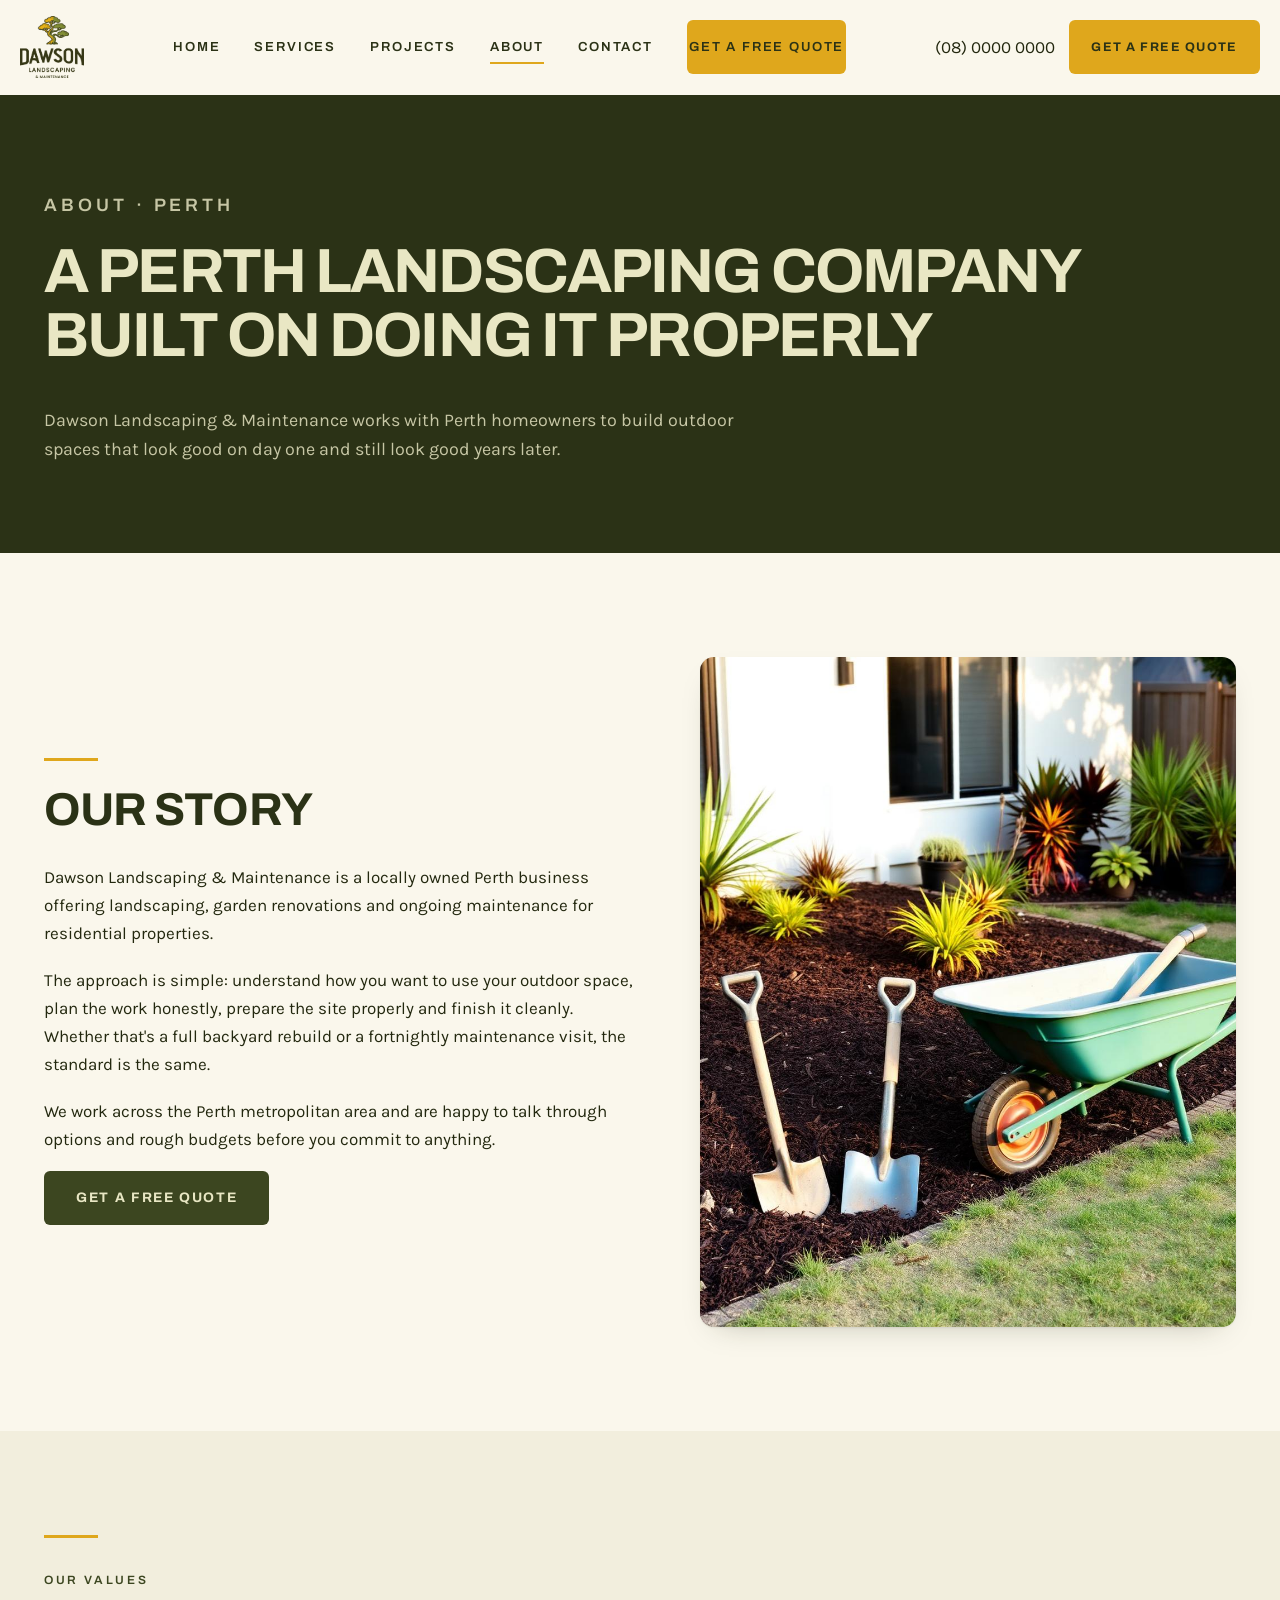
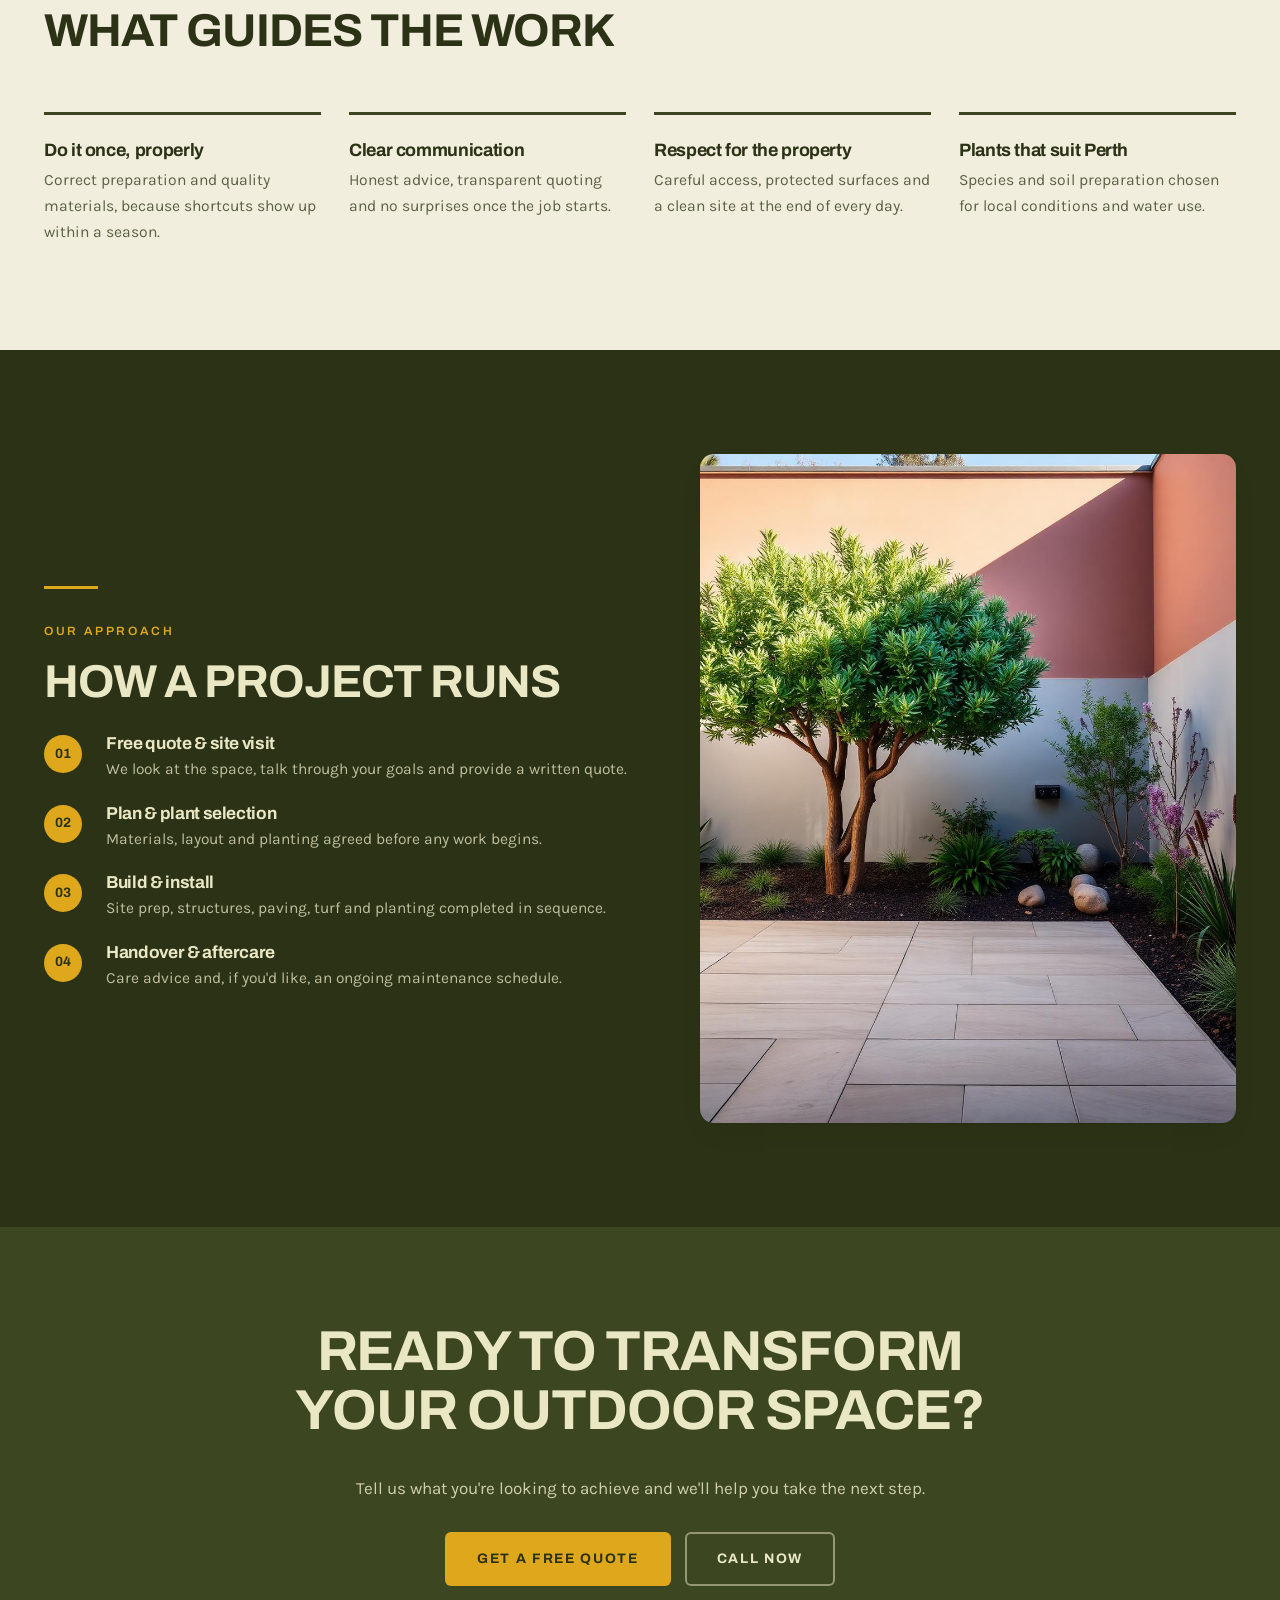
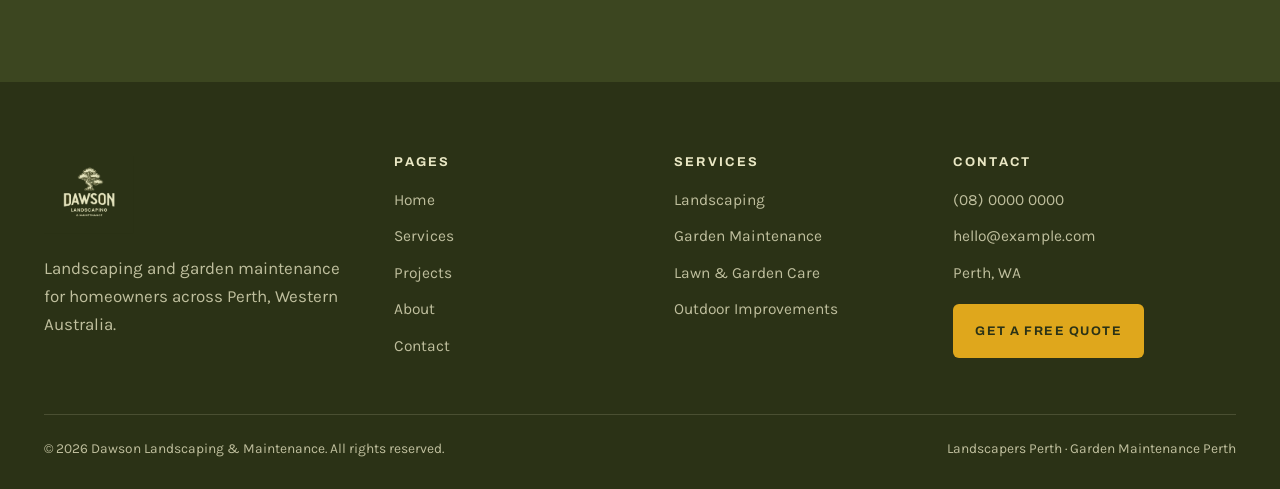
==== about.html @ 49de90a9 "Add files via upload" ====
<!DOCTYPE html>
<html lang="en-AU">
<head>
<meta charset="utf-8">
<meta name="viewport" content="width=device-width, initial-scale=1">
<title>About Our Perth Landscaping Company | Dawson Landscaping</title>
<meta name="description" content="Dawson Landscaping &amp; Maintenance is a Perth landscaping company focused on quality workmanship, reliable service and gardens that keep looking good.">
<link rel="canonical" href="/about.html">
<meta name="theme-color" content="#3c4620">
<meta property="og:type" content="website">
<meta property="og:title" content="About Our Perth Landscaping Company | Dawson Landscaping">
<meta property="og:description" content="Our approach to landscaping and garden maintenance in Perth: quality workmanship, clear communication, tidy finishes.">
<meta property="og:url" content="/about.html">
<meta property="og:image" content="assets/img/about.jpg">
<meta name="twitter:card" content="summary_large_image">
<link rel="icon" href="assets/img/mark.png" type="image/png">
<link rel="preconnect" href="https://fonts.googleapis.com">
<link rel="preconnect" href="https://fonts.gstatic.com" crossorigin>
<link href="https://fonts.googleapis.com/css2?family=Archivo:wght@500;600;700;800&family=Karla:wght@400;500;700&display=swap" rel="stylesheet">
<link rel="stylesheet" href="assets/css/style.css">
<!-- ANALYTICS PLACEHOLDER: paste GA4 / GTM snippet here -->
</head>
<body>
<a class="skip-link" href="#main">Skip to content</a>

<header class="site-header">
  <div class="container header-inner">
    <a class="brand" href="index.html" aria-label="Dawson Landscaping &amp; Maintenance — home">
      <img src="assets/img/logo-dark.png" alt="Dawson Landscaping &amp; Maintenance logo" width="240" height="124">
    </a>
    <nav class="nav" aria-label="Primary">
      <a href="index.html">Home</a>
      <a href="services.html">Services</a>
      <a href="projects.html">Projects</a>
      <a href="about.html" aria-current="page">About</a>
      <a href="contact.html">Contact</a>
      <a class="btn btn--primary btn--sm" href="contact.html" data-track="quote-click" data-track-label="mobile-nav">Get a Free Quote</a>
    </nav>
    <div class="header-actions">
      <a class="header-phone" href="tel:+61000000000" data-track="phone-click" data-track-label="header">(08) 0000 0000</a>
      <a class="btn btn--primary btn--sm btn--nav-quote" href="contact.html" data-track="quote-click" data-track-label="header">Get a Free Quote</a>
      <button class="nav-toggle" type="button" aria-expanded="false" aria-label="Toggle navigation menu"><span></span></button>
    </div>
  </div>
</header>

<main id="main">

  <section class="page-hero">
    <div class="container">
      <p class="eyebrow">About · Perth</p>
      <h1>A Perth landscaping company built on doing it properly</h1>
      <p>Dawson Landscaping &amp; Maintenance works with Perth homeowners to build outdoor spaces that look good on day one and still look good years later.</p>
    </div>
  </section>

  <section class="section">
    <div class="container why-layout">
      <div class="reveal">
        <hr class="rule">
        <h2>Our story</h2>
        <!-- PLACEHOLDER COPY — replace with the client's real story and history.
             Do not add years of experience, awards or certifications unless supplied. -->
        <p>Dawson Landscaping &amp; Maintenance is a locally owned Perth business offering landscaping, garden renovations and ongoing maintenance for residential properties.</p>
        <p>The approach is simple: understand how you want to use your outdoor space, plan the work honestly, prepare the site properly and finish it cleanly. Whether that's a full backyard rebuild or a fortnightly maintenance visit, the standard is the same.</p>
        <p>We work across the Perth metropolitan area and are happy to talk through options and rough budgets before you commit to anything.</p>
        <div class="btn-row" style="margin-top:12px">
          <a class="btn btn--solid" href="contact.html" data-track="quote-click" data-track-label="about-story">Get a Free Quote</a>
        </div>
      </div>
      <div class="media-frame reveal">
        <img src="assets/img/about.jpg" alt="Landscaping tools and wheelbarrow beside a freshly mulched garden bed" width="1200" height="1200" loading="lazy">
      </div>
    </div>
  </section>

  <section class="section section--alt">
    <div class="container">
      <div class="section-head reveal">
        <hr class="rule">
        <p class="eyebrow">Our values</p>
        <h2>What guides the work</h2>
      </div>
      <div class="value-grid">
        <article class="value-card reveal"><h3>Do it once, properly</h3><p>Correct preparation and quality materials, because shortcuts show up within a season.</p></article>
        <article class="value-card reveal"><h3>Clear communication</h3><p>Honest advice, transparent quoting and no surprises once the job starts.</p></article>
        <article class="value-card reveal"><h3>Respect for the property</h3><p>Careful access, protected surfaces and a clean site at the end of every day.</p></article>
        <article class="value-card reveal"><h3>Plants that suit Perth</h3><p>Species and soil preparation chosen for local conditions and water use.</p></article>
      </div>
    </div>
  </section>

  <section class="section section--dark">
    <div class="container why-layout">
      <div class="reveal">
        <hr class="rule">
        <p class="eyebrow">Our approach</p>
        <h2>How a project runs</h2>
        <ul class="why-list">
          <li><span class="num">01</span><div><h3>Free quote &amp; site visit</h3><p>We look at the space, talk through your goals and provide a written quote.</p></div></li>
          <li><span class="num">02</span><div><h3>Plan &amp; plant selection</h3><p>Materials, layout and planting agreed before any work begins.</p></div></li>
          <li><span class="num">03</span><div><h3>Build &amp; install</h3><p>Site prep, structures, paving, turf and planting completed in sequence.</p></div></li>
          <li><span class="num">04</span><div><h3>Handover &amp; aftercare</h3><p>Care advice and, if you'd like, an ongoing maintenance schedule.</p></div></li>
        </ul>
      </div>
      <div class="media-frame reveal">
        <img src="assets/img/project-1.jpg" alt="Finished residential courtyard landscape with paving and feature tree" width="1200" height="1200" loading="lazy">
      </div>
    </div>
  </section>

  <section class="cta-section quote-section">
    <div class="container container--narrow reveal">
      <h2>Ready to transform your outdoor space?</h2>
      <p>Tell us what you're looking to achieve and we'll help you take the next step.</p>
      <div class="btn-row">
        <a class="btn btn--primary" href="contact.html" data-track="quote-click" data-track-label="final-cta">Get a Free Quote</a>
        <a class="btn btn--outline-light" href="tel:+61000000000" data-track="phone-click" data-track-label="final-cta">Call Now</a>
      </div>
    </div>
  </section>

</main>

<footer class="footer">
  <div class="container">
    <div class="footer-grid">
      <div>
        <img class="footer-logo" src="assets/img/logo-light.png" alt="Dawson Landscaping &amp; Maintenance" width="260" height="180" loading="lazy">
        <p>Landscaping and garden maintenance for homeowners across Perth, Western Australia.</p>
      </div>
      <div>
        <h3>Pages</h3>
        <ul>
          <li><a href="index.html">Home</a></li>
          <li><a href="services.html">Services</a></li>
          <li><a href="projects.html">Projects</a></li>
          <li><a href="about.html">About</a></li>
          <li><a href="contact.html">Contact</a></li>
        </ul>
      </div>
      <div>
        <h3>Services</h3>
        <ul>
          <li><a href="services.html#landscaping">Landscaping</a></li>
          <li><a href="services.html#maintenance">Garden Maintenance</a></li>
          <li><a href="services.html#lawn">Lawn &amp; Garden Care</a></li>
          <li><a href="services.html#outdoor">Outdoor Improvements</a></li>
        </ul>
      </div>
      <div>
        <h3>Contact</h3>
        <ul>
          <li><a href="tel:+61000000000" data-track="phone-click" data-track-label="footer">(08) 0000 0000</a></li>
          <li><a href="mailto:hello@example.com">hello@example.com</a></li>
          <li>Perth, WA</li>
        </ul>
        <p style="margin-top:18px"><a class="btn btn--primary btn--sm" href="contact.html" data-track="quote-click" data-track-label="footer">Get a Free Quote</a></p>
      </div>
    </div>
    <div class="footer-bottom">
      <span>© <span data-year>2026</span> Dawson Landscaping &amp; Maintenance. All rights reserved.</span>
      <span>Landscapers Perth · Garden Maintenance Perth</span>
    </div>
  </div>
</footer>

<div class="mobile-cta">
  <a class="btn btn--outline-light" href="tel:+61000000000" data-track="phone-click" data-track-label="mobile-bar">Call Now</a>
  <a class="btn btn--primary" href="contact.html" data-track="quote-click" data-track-label="mobile-bar">Get a Quote</a>
</div>

<script src="assets/js/script.js" defer></script>
</body>
</html>
---- assets/css/style.css ----
/* ==========================================================================
   DAWSON LANDSCAPING & MAINTENANCE — style.css
   Single stylesheet. Section order:
   1. Design tokens (colours / type / spacing)  <-- edit colours here only
   2. Base + typography
   3. Buttons + utilities
   4. Header / navigation / mobile CTA bar
   5. Sections (hero, trust, services, before-after, why, projects,
      testimonials, service area, CTA, contact, footer)
   6. Reveal animations + reduced motion
   7. Responsive
   ========================================================================== */

/* 1. DESIGN TOKENS ------------------------------------------------------- */
:root {
  /* Brand colours taken from the Dawson logo */
  --c-forest: #2b3216;      /* darkest green — footer / dark sections */
  --c-olive: #3c4620;       /* primary brand green */
  --c-olive-700: #4c5a28;   /* hover state */
  --c-leaf: #7d9640;        /* mid green from logo foliage */
  --c-gold: #dfa71c;        /* muted golden accent */
  --c-gold-700: #c8931300;  /* unused placeholder */
  --c-cream: #e9e7c4;       /* logo cream */
  --c-sand: #faf7ec;        /* page background */
  --c-sand-2: #f2eedd;      /* alternate section background */
  --c-ink: #23280f;         /* body text */
  --c-ink-soft: #5b6144;    /* muted text */
  --c-line: rgba(43, 50, 22, 0.14);
  --c-white: #ffffff;

  /* Typography */
  --font-display: "Archivo", "Helvetica Neue", Arial, sans-serif;
  --font-body: "Karla", "Helvetica Neue", Arial, sans-serif;

  /* Layout */
  --container: 1240px;
  --container-narrow: 880px;
  --radius: 6px;
  --radius-lg: 14px;
  --shadow-card: 0 1px 2px rgba(35, 40, 15, 0.06), 0 12px 30px -18px rgba(35, 40, 15, 0.35);
  --section-y: 104px;
  --ease: cubic-bezier(0.22, 0.61, 0.36, 1);
}

/* 2. BASE ---------------------------------------------------------------- */
*, *::before, *::after { box-sizing: border-box; }

html { -webkit-text-size-adjust: 100%; scroll-behavior: smooth; }

body {
  margin: 0;
  background: var(--c-sand);
  color: var(--c-ink);
  font-family: var(--font-body);
  font-size: 1.0625rem;
  line-height: 1.65;
  -webkit-font-smoothing: antialiased;
}

img { max-width: 100%; display: block; height: auto; }
a { color: inherit; text-decoration: none; }

h1, h2, h3, h4 {
  font-family: var(--font-display);
  font-weight: 700;
  line-height: 1.04;
  letter-spacing: -0.02em;
  margin: 0 0 0.6em;
  color: var(--c-forest);
  text-wrap: balance;
}
h1 { font-size: clamp(2.6rem, 6vw, 4.6rem); text-transform: uppercase; letter-spacing: -0.03em; }
h2 { font-size: clamp(2rem, 3.6vw, 3.1rem); text-transform: uppercase; }
h3 { font-size: 1.3rem; }
p { margin: 0 0 1.1em; max-width: 68ch; }
p:last-child { margin-bottom: 0; }

:focus-visible {
  outline: 3px solid var(--c-gold);
  outline-offset: 3px;
  border-radius: 4px;
}

.container { width: 100%; max-width: var(--container); margin: 0 auto; padding: 0 24px; }
.container--narrow { max-width: var(--container-narrow); }

.section { padding: var(--section-y) 0; }
.section--tight { padding: 72px 0; }
.section--alt { background: var(--c-sand-2); }
.section--dark { background: var(--c-forest); color: var(--c-cream); }
.section--dark h2, .section--dark h3 { color: var(--c-cream); }
.section--dark p { color: rgba(233, 231, 196, 0.82); }

.eyebrow {
  display: inline-block;
  font-family: var(--font-display);
  font-size: 0.75rem;
  font-weight: 600;
  letter-spacing: 0.22em;
  text-transform: uppercase;
  color: var(--c-olive);
  margin: 0 0 18px;
}
.section--dark .eyebrow, .hero .eyebrow { color: var(--c-gold); }

.section-head { max-width: 720px; margin-bottom: 56px; }
.section-head--center { margin-left: auto; margin-right: auto; text-align: center; }
.lead { font-size: 1.15rem; color: var(--c-ink-soft); }
.section--dark .lead { color: rgba(233, 231, 196, 0.8); }
.rule { width: 54px; height: 3px; background: var(--c-gold); border: 0; margin: 0 0 26px; }
.section-head--center .rule { margin-left: auto; margin-right: auto; }

/* 3. BUTTONS ------------------------------------------------------------- */
.btn {
  display: inline-flex;
  align-items: center;
  justify-content: center;
  gap: 10px;
  min-height: 54px;
  padding: 0 30px;
  border: 2px solid transparent;
  border-radius: var(--radius);
  font-family: var(--font-display);
  font-size: 0.86rem;
  font-weight: 700;
  letter-spacing: 0.12em;
  text-transform: uppercase;
  cursor: pointer;
  transition: background-color 0.25s var(--ease), color 0.25s var(--ease),
    border-color 0.25s var(--ease), transform 0.25s var(--ease);
}
.btn:hover { transform: translateY(-2px); }
.btn--primary { background: var(--c-gold); color: var(--c-forest); }
.btn--primary:hover { background: #eeb62c; }
.btn--solid { background: var(--c-olive); color: var(--c-cream); }
.btn--solid:hover { background: var(--c-olive-700); }
.btn--outline { border-color: var(--c-olive); color: var(--c-olive); }
.btn--outline:hover { background: var(--c-olive); color: var(--c-cream); }
.btn--outline-light { border-color: rgba(233, 231, 196, 0.5); color: var(--c-cream); }
.btn--outline-light:hover { background: var(--c-cream); color: var(--c-forest); }
.btn--sm { padding: 0 20px; font-size: 0.78rem; }
.btn--block { width: 100%; }
.btn-row { display: flex; flex-wrap: wrap; gap: 14px; align-items: center; }

.link-arrow {
  font-family: var(--font-display);
  font-size: 0.8rem;
  font-weight: 700;
  letter-spacing: 0.14em;
  text-transform: uppercase;
  color: var(--c-olive);
  border-bottom: 2px solid var(--c-gold);
  padding-bottom: 3px;
  transition: color 0.2s var(--ease);
}
.link-arrow:hover { color: var(--c-gold); }

.skip-link {
  position: absolute; left: -9999px; top: 0; z-index: 200;
  background: var(--c-forest); color: var(--c-cream); padding: 12px 18px;
}
.skip-link:focus { left: 12px; top: 12px; }

/* 4. HEADER -------------------------------------------------------------- */
.site-header {
  position: sticky; top: 0; z-index: 60;
  background: rgba(250, 247, 236, 0.92);
  backdrop-filter: blur(8px);
  border-bottom: 1px solid transparent;
  transition: box-shadow 0.3s var(--ease), border-color 0.3s var(--ease), padding 0.3s var(--ease);
}
.site-header.is-stuck {
  border-color: var(--c-line);
  box-shadow: 0 8px 24px -20px rgba(35, 40, 15, 0.6);
}
.header-inner {
  display: flex; align-items: center; justify-content: space-between;
  gap: 24px; padding: 16px 0;
  transition: padding 0.3s var(--ease);
}
.site-header.is-stuck .header-inner { padding: 10px 0; }
.brand { display: flex; align-items: center; }
.brand img { height: 62px; width: auto; transition: height 0.3s var(--ease); }
.site-header.is-stuck .brand img { height: 50px; }

.nav { display: flex; align-items: center; gap: 34px; }
.nav a {
  font-family: var(--font-display);
  font-size: 0.82rem; font-weight: 600; letter-spacing: 0.14em;
  text-transform: uppercase; color: var(--c-forest);
  padding: 6px 0; position: relative;
}
.nav a::after {
  content: ""; position: absolute; left: 0; right: 100%; bottom: 0;
  height: 2px; background: var(--c-gold); transition: right 0.28s var(--ease);
}
.nav a:hover::after, .nav a[aria-current="page"]::after { right: 0; }

.header-actions { display: flex; align-items: center; gap: 14px; }
/* .header-phone {
  font-family: var(--font-display); font-size: 0.85rem; font-weight: 700;
  letter-spacing: 0.08em; color: var(--c-olive);
  
} */

/* .btn--call-now{
  background: transparent;
  border: 2px solid #dfa71c;
  padding: 0 20px;
  border-radius: var(--radius);
  text-transform: uppercase;
} */
.nav-toggle {
  display: none; width: 48px; height: 48px; border: 1px solid var(--c-line);
  background: transparent; border-radius: var(--radius); cursor: pointer;
  padding: 0; align-items: center; justify-content: center;
}
.nav-toggle span { display: block; width: 22px; height: 2px; background: var(--c-forest); position: relative; }
.nav-toggle span::before, .nav-toggle span::after {
  content: ""; position: absolute; left: 0; width: 22px; height: 2px; background: var(--c-forest);
  transition: transform 0.25s var(--ease), opacity 0.25s var(--ease);
}
.nav-toggle span::before { top: -7px; }
.nav-toggle span::after { top: 7px; }
.nav-toggle[aria-expanded="true"] span { background: transparent; }
.nav-toggle[aria-expanded="true"] span::before { transform: translateY(7px) rotate(45deg); }
.nav-toggle[aria-expanded="true"] span::after { transform: translateY(-7px) rotate(-45deg); }

/* mobile bottom CTA bar */
.mobile-cta {
  display: none; position: fixed; bottom: 0; left: 0; right: 0; z-index: 70;
  background: var(--c-forest); padding: 10px 12px;
  gap: 10px; box-shadow: 0 -8px 24px -18px rgba(0, 0, 0, 0.8);
}
.mobile-cta .btn { flex: 1; min-height: 50px; padding: 0 12px; }

/* 5. HERO ---------------------------------------------------------------- */
.hero-section { position: relative; color: var(--c-cream); isolation: isolate; }
.hero-media { position: absolute; inset: 0; z-index: -2; overflow: hidden; }
.hero-media img { width: 100%; height: 100%; object-fit: cover; }
.hero-section::after {
  content: ""; position: absolute; inset: 0; z-index: -1;
  background: linear-gradient(100deg, rgba(30, 35, 14, 0.9) 0%, rgba(30, 35, 14, 0.72) 44%, rgba(30, 35, 14, 0.25) 100%);
}
.hero-inner { padding: 132px 0 118px; max-width: 720px; }
.hero-section h1 { color: var(--c-cream); margin-bottom: 20px; }
.hero-section h1 em { font-style: normal; color: var(--c-gold); }
.hero-copy { font-size: 1.2rem; color: rgba(233, 231, 196, 0.9); max-width: 56ch; }
.hero-note {
  margin-top: 26px; font-size: 0.95rem; color: rgba(233, 231, 196, 0.78);
  display: flex; align-items: center; gap: 10px;
}
.hero-note::before { content: ""; width: 26px; height: 2px; background: var(--c-gold); flex: none; }
.hero-inner .btn-row { margin-top: 34px; }

.page-hero { background: var(--c-forest); color: var(--c-cream); padding: 96px 0 88px; }
.page-hero h1 { color: var(--c-cream); font-size: clamp(2.3rem, 5vw, 3.9rem); }
.page-hero p { color: rgba(233, 231, 196, 0.82); font-size: 1.12rem; }

/* trust strip */
.trust-strip { background: var(--c-olive); color: var(--c-cream); padding: 18px 0; }
.trust-strip ul {
  list-style: none; margin: 0; padding: 0; display: flex; flex-wrap: wrap;
  gap: 10px 40px; justify-content: center;
  font-family: var(--font-display); font-size: 0.78rem; font-weight: 600;
  letter-spacing: 0.16em; text-transform: uppercase;
}
.trust-strip li { display: flex; align-items: center; gap: 10px; }
.trust-strip li::before { content: ""; width: 7px; height: 7px; background: var(--c-gold); border-radius: 50%; }

/* value / trust cards */
.value-grid { display: grid; grid-template-columns: repeat(4, 1fr); gap: 28px; }
.value-card { padding-top: 26px; border-top: 3px solid var(--c-olive); }
.value-card h3 { font-size: 1.12rem; margin-bottom: 8px; }
.value-card p { font-size: 0.98rem; color: var(--c-ink-soft); }
.value-card .icon { width: 30px; height: 30px; margin-bottom: 16px; stroke: var(--c-olive); }

/* services */
.services-grid { display: grid; grid-template-columns: repeat(4, 1fr); gap: 26px; }
.service-card {
  background: var(--c-white); border: 1px solid var(--c-line);
  border-radius: var(--radius-lg); overflow: hidden;
  display: flex; flex-direction: column;
  box-shadow: var(--shadow-card);
  transition: transform 0.3s var(--ease), box-shadow 0.3s var(--ease);
}
.service-card:hover { transform: translateY(-4px); box-shadow: 0 20px 40px -26px rgba(35, 40, 15, 0.5); }
.service-card__media { aspect-ratio: 4 / 3; overflow: hidden; }
.service-card__media img { width: 100%; height: 100%; object-fit: cover; transition: transform 0.6s var(--ease); }
.service-card:hover .service-card__media img { transform: scale(1.05); }
.service-card__body { padding: 26px 24px 28px; display: flex; flex-direction: column; gap: 12px; flex: 1; }
.service-card__body h3 { margin: 0; }
.service-card__body p { font-size: 0.97rem; color: var(--c-ink-soft); margin: 0; }
.service-card__body .link-arrow { margin-top: auto; align-self: flex-start; }

.inline-cta {
  margin-top: 56px; padding: 34px 40px; border-radius: var(--radius-lg);
  background: var(--c-cream); display: flex; flex-wrap: wrap;
  align-items: center; justify-content: space-between; gap: 20px;
}
.inline-cta p { margin: 0; font-family: var(--font-display); font-size: 1.25rem;
  font-weight: 700; text-transform: uppercase; letter-spacing: -0.01em; color: var(--c-forest); }

/* before / after */
.ba-grid { display: grid; grid-template-columns: repeat(2, 1fr); gap: 44px 36px; }
.ba-card { background: var(--c-white); border: 1px solid var(--c-line); border-radius: var(--radius-lg);
  overflow: hidden; box-shadow: var(--shadow-card); }
.ba-viewer {
  position: relative; aspect-ratio: 3 / 2; overflow: hidden; cursor: ew-resize;
  touch-action: pan-y; user-select: none; background: var(--c-sand-2);
}
.ba-viewer img { position: absolute; inset: 0; width: 100%; height: 100%; object-fit: cover; }
.ba-viewer__after { clip-path: inset(0 0 0 50%); }
.ba-tag {
  position: absolute; top: 14px; z-index: 3; padding: 6px 12px; border-radius: 999px;
  font-family: var(--font-display); font-size: 0.68rem; font-weight: 700;
  letter-spacing: 0.16em; text-transform: uppercase;
}
.ba-tag--before { left: 14px; background: rgba(43, 50, 22, 0.82); color: var(--c-cream); }
.ba-tag--after { right: 14px; background: var(--c-gold); color: var(--c-forest); }
.ba-handle {
  position: absolute; top: 0; bottom: 0; left: 50%; width: 3px; z-index: 4;
  background: var(--c-cream); transform: translateX(-50%);
}
.ba-handle::after {
  content: ""; position: absolute; top: 50%; left: 50%; width: 44px; height: 44px;
  transform: translate(-50%, -50%); border-radius: 50%;
  background: var(--c-cream); border: 3px solid var(--c-gold);
  background-image: linear-gradient(90deg, transparent 46%, var(--c-forest) 46%, var(--c-forest) 54%, transparent 54%);
}
.ba-range {
  position: absolute; inset: 0; z-index: 5; width: 100%; height: 100%;
  margin: 0; opacity: 0; cursor: ew-resize;
}
.ba-viewer:focus-within .ba-handle::after { box-shadow: 0 0 0 4px rgba(223, 167, 28, 0.45); }
.ba-card__body { padding: 24px 26px 28px; }
.ba-card__body h3 { margin-bottom: 6px; }
.ba-meta { font-family: var(--font-display); font-size: 0.72rem; font-weight: 600;
  letter-spacing: 0.16em; text-transform: uppercase; color: var(--c-leaf); margin-bottom: 12px; }
.ba-card__body p { font-size: 0.97rem; color: var(--c-ink-soft); margin: 0; }
.ba-hint { text-align: center; margin-top: 30px; font-size: 0.92rem; color: var(--c-ink-soft); }

/* why choose */
.why-layout { display: grid; grid-template-columns: 1.05fr 0.95fr; gap: 64px; align-items: center; }
.why-list { list-style: none; margin: 0; padding: 0; display: grid; gap: 22px; }
.why-list li { display: grid; grid-template-columns: 44px 1fr; gap: 18px; align-items: start; }
.why-list .num {
  font-family: var(--font-display); font-size: 0.85rem; font-weight: 700;
  color: var(--c-forest); background: var(--c-gold); border-radius: 50%;
  width: 38px; height: 38px; display: grid; place-items: center;
}
.why-list h3 { font-size: 1.08rem; margin-bottom: 4px; }
.why-list p { font-size: 0.97rem; color: var(--c-ink-soft); margin: 0; }
.section--dark .why-list p { color: rgba(233, 231, 196, 0.78); }
.media-frame { border-radius: var(--radius-lg); overflow: hidden; box-shadow: var(--shadow-card); }
.media-frame img { width: 100%; aspect-ratio: 4 / 5; object-fit: cover; }

/* projects showcase — asymmetric editorial grid */
.projects-grid { display: grid; grid-template-columns: repeat(3, 1fr); gap: 22px; }
.project-card {
  position: relative; overflow: hidden; border-radius: var(--radius-lg);
  min-height: 320px; display: flex; align-items: flex-end; color: var(--c-cream);
}
.project-card--wide { grid-column: span 2; }
.project-card--tall { min-height: 420px; }
.project-card img { position: absolute; inset: 0; width: 100%; height: 100%; object-fit: cover;
  transition: transform 0.7s var(--ease); }
.project-card:hover img { transform: scale(1.05); }
.project-card::after {
  content: ""; position: absolute; inset: 0;
  background: linear-gradient(to top, rgba(30, 35, 14, 0.88), rgba(30, 35, 14, 0.05) 62%);
}
.project-card__body { position: relative; z-index: 2; padding: 28px; }
.project-card__body h3 { color: var(--c-cream); font-size: 1.25rem; margin-bottom: 4px; }
.project-card__body span {
  font-family: var(--font-display); font-size: 0.7rem; font-weight: 600;
  letter-spacing: 0.18em; text-transform: uppercase; color: var(--c-gold);
}

/* testimonials */
.testimonial-grid { display: grid; grid-template-columns: repeat(3, 1fr); gap: 26px; }
.testimonial-card {
  background: var(--c-white); border: 1px solid var(--c-line); border-radius: var(--radius-lg);
  padding: 32px 30px; box-shadow: var(--shadow-card); display: flex; flex-direction: column; gap: 16px;
}
.stars { color: var(--c-gold); letter-spacing: 0.18em; font-size: 0.95rem; }
.testimonial-card blockquote { margin: 0; font-size: 1.05rem; color: var(--c-ink); }
.testimonial-card cite {
  font-style: normal; font-family: var(--font-display); font-size: 0.8rem; font-weight: 700;
  letter-spacing: 0.12em; text-transform: uppercase; color: var(--c-olive); margin-top: auto;
}
.testimonial-card cite span { display: block; color: var(--c-ink-soft); font-weight: 500; letter-spacing: 0.08em; }

/* service area */
.area-layout { display: grid; grid-template-columns: 0.95fr 1.05fr; gap: 60px; align-items: start; }
.area-list { list-style: none; margin: 0; padding: 0; columns: 2; column-gap: 30px; }
.area-list li { padding: 11px 0; border-bottom: 1px solid var(--c-line); font-size: 0.99rem; break-inside: avoid; }

/* final CTA */
.cta-section { background: var(--c-olive); color: var(--c-cream); text-align: center; padding: 96px 0; }
.cta-section h2 { color: var(--c-cream); font-size: clamp(2.1rem, 4.4vw, 3.6rem); }
.cta-section p { margin-left: auto; margin-right: auto; color: rgba(233, 231, 196, 0.86); }
.cta-section .btn-row { justify-content: center; margin-top: 30px; }

/* contact / quote form */
.quote-layout { display: grid; grid-template-columns: 1.15fr 0.85fr; gap: 60px; align-items: center; }
.quote-form { background: var(--c-white); border: 1px solid var(--c-line); border-radius: var(--radius-lg);
  padding: 36px; box-shadow: var(--shadow-card); }
.field { margin-bottom: 20px; }
.field label {
  display: block; margin-bottom: 8px; font-family: var(--font-display);
  font-size: 0.75rem; font-weight: 700; letter-spacing: 0.14em; text-transform: uppercase; color: var(--c-olive);
}
.field input, .field select, .field textarea {
  width: 100%; padding: 14px 16px; font-family: var(--font-body); font-size: 1rem;
  color: var(--c-ink); background: var(--c-sand); border: 1px solid var(--c-line);
  border-radius: var(--radius); transition: border-color 0.2s var(--ease), background 0.2s var(--ease);
}
.field textarea { min-height: 130px; resize: vertical; }
.field input:focus, .field select:focus, .field textarea:focus { background: var(--c-white); border-color: var(--c-olive); }
.field-row { display: grid; grid-template-columns: 1fr 1fr; gap: 20px; }
.field-hint { font-size: 0.86rem; color: var(--c-ink-soft); margin-top: 8px; }
.form-note { font-size: 0.9rem; color: var(--c-ink-soft); margin-top: 16px; }
.form-status { margin-top: 16px; font-size: 0.95rem; font-weight: 700; color: var(--c-olive); }
.form-status[hidden] { display: none; }
.contact-panel { background: var(--c-cream); border-radius: var(--radius-lg); padding: 34px; }
.contact-list { list-style: none; margin: 0; padding: 0; display: grid; gap: 22px; }
.contact-list dt, .contact-label {
  font-family: var(--font-display); font-size: 0.72rem; font-weight: 700;
  letter-spacing: 0.16em; text-transform: uppercase; color: var(--c-leaf); margin-bottom: 4px;
}
.contact-value { font-size: 1.1rem; font-weight: 700; color: var(--c-forest); }

/* service detail rows (services page) */
.service-row { display: grid; grid-template-columns: 1fr 1fr; gap: 60px; align-items: center; }
.service-row + .service-row { margin-top: 92px; }
.service-row--flip .service-row__media { order: 2; }
.service-row__media img { border-radius: var(--radius-lg); aspect-ratio: 4 / 3; object-fit: cover;
  box-shadow: var(--shadow-card); }
.tick-list { list-style: none; margin: 0 0 26px; padding: 0; display: grid; gap: 10px; }
.tick-list li { display: flex; gap: 12px; align-items: flex-start; font-size: 1rem; }
.tick-list li::before { content: ""; flex: none; width: 9px; height: 9px; margin-top: 9px;
  background: var(--c-gold); border-radius: 2px; transform: rotate(45deg); }

/* footer */
.footer { background: var(--c-forest); color: rgba(233, 231, 196, 0.78); padding: 74px 0 30px; }
.footer-grid { display: grid; grid-template-columns: 1.3fr 1fr 1fr 1.2fr; gap: 44px; }
.footer img.footer-logo { height: 78px; width: auto; margin-bottom: 20px; }
.footer h3 {
  color: var(--c-cream); font-size: 0.8rem; letter-spacing: 0.18em;
  text-transform: uppercase; margin-bottom: 18px;
}
.footer ul { list-style: none; margin: 0; padding: 0; display: grid; gap: 11px; font-size: 0.97rem; }
.footer a:hover { color: var(--c-gold); }
.footer-bottom {
  margin-top: 54px; padding-top: 22px; border-top: 1px solid rgba(233, 231, 196, 0.16);
  display: flex; flex-wrap: wrap; gap: 10px; justify-content: space-between; font-size: 0.86rem;
}

/* 6. REVEAL ANIMATIONS --------------------------------------------------- */
.reveal { opacity: 0; transform: translateY(22px); transition: opacity 0.7s var(--ease), transform 0.7s var(--ease); }
.reveal.is-visible { opacity: 1; transform: none; }

@media (prefers-reduced-motion: reduce) {
  html { scroll-behavior: auto; }
  *, *::before, *::after { animation-duration: 0.001ms !important; transition-duration: 0.001ms !important; }
  .reveal { opacity: 1; transform: none; }
}

/* 7. RESPONSIVE ---------------------------------------------------------- */
@media (max-width: 1080px) {
  :root { --section-y: 84px; }
  .value-grid { grid-template-columns: repeat(2, 1fr); gap: 34px; }
  .services-grid { grid-template-columns: repeat(2, 1fr); }
  .testimonial-grid { grid-template-columns: 1fr; }
  .footer-grid { grid-template-columns: 1fr 1fr; }
}

@media (max-width: 900px) {
  .nav { display: none; }
  .nav-toggle { display: inline-flex; }
  .header-phone { display: none; }
  .header-actions .btn--nav-quote { display: none; }
  .site-header.nav-open .nav {
    display: flex; position: absolute; left: 0; right: 0; top: 100%;
    flex-direction: column; align-items: stretch; gap: 0;
    background: var(--c-sand); border-top: 1px solid var(--c-line);
    border-bottom: 1px solid var(--c-line); padding: 8px 24px 22px;
  }
  .site-header.nav-open .nav a { padding: 16px 0; border-bottom: 1px solid var(--c-line); font-size: 0.95rem; }
  .site-header.nav-open .nav .btn { margin-top: 18px; }
  .mobile-cta { display: flex; }
  body { padding-bottom: 74px; }
  .hero-inner { padding: 96px 0 88px; max-width: none; }
  .why-layout, .area-layout, .quote-layout, .service-row { grid-template-columns: 1fr; gap: 40px; }
  .service-row--flip .service-row__media { order: 0; }
  .ba-grid { grid-template-columns: 1fr; gap: 34px; }
  .projects-grid { grid-template-columns: 1fr 1fr; }
  .project-card--wide { grid-column: span 2; }
  .media-frame img { aspect-ratio: 16 / 10; }
}

@media (max-width: 620px) {
  :root { --section-y: 66px; }
  body { font-size: 1.02rem; }
  h1 { font-size: clamp(2.25rem, 10vw, 3rem); }
  .container { padding: 0 20px; }
  .value-grid, .services-grid, .projects-grid { grid-template-columns: 1fr; }
  .project-card--wide { grid-column: auto; }
  .field-row { grid-template-columns: 1fr; }
  .area-list { columns: 1; }
  .inline-cta { padding: 26px 22px; flex-direction: column; align-items: flex-start; }
  .quote-form { padding: 24px 20px; }
  .btn { width: 100%; }
  .mobile-cta .btn { width: auto; }
  .btn-row { flex-direction: column; align-items: stretch; }
  .brand img { height: 50px; }
  .footer-grid { grid-template-columns: 1fr; gap: 34px; }
}
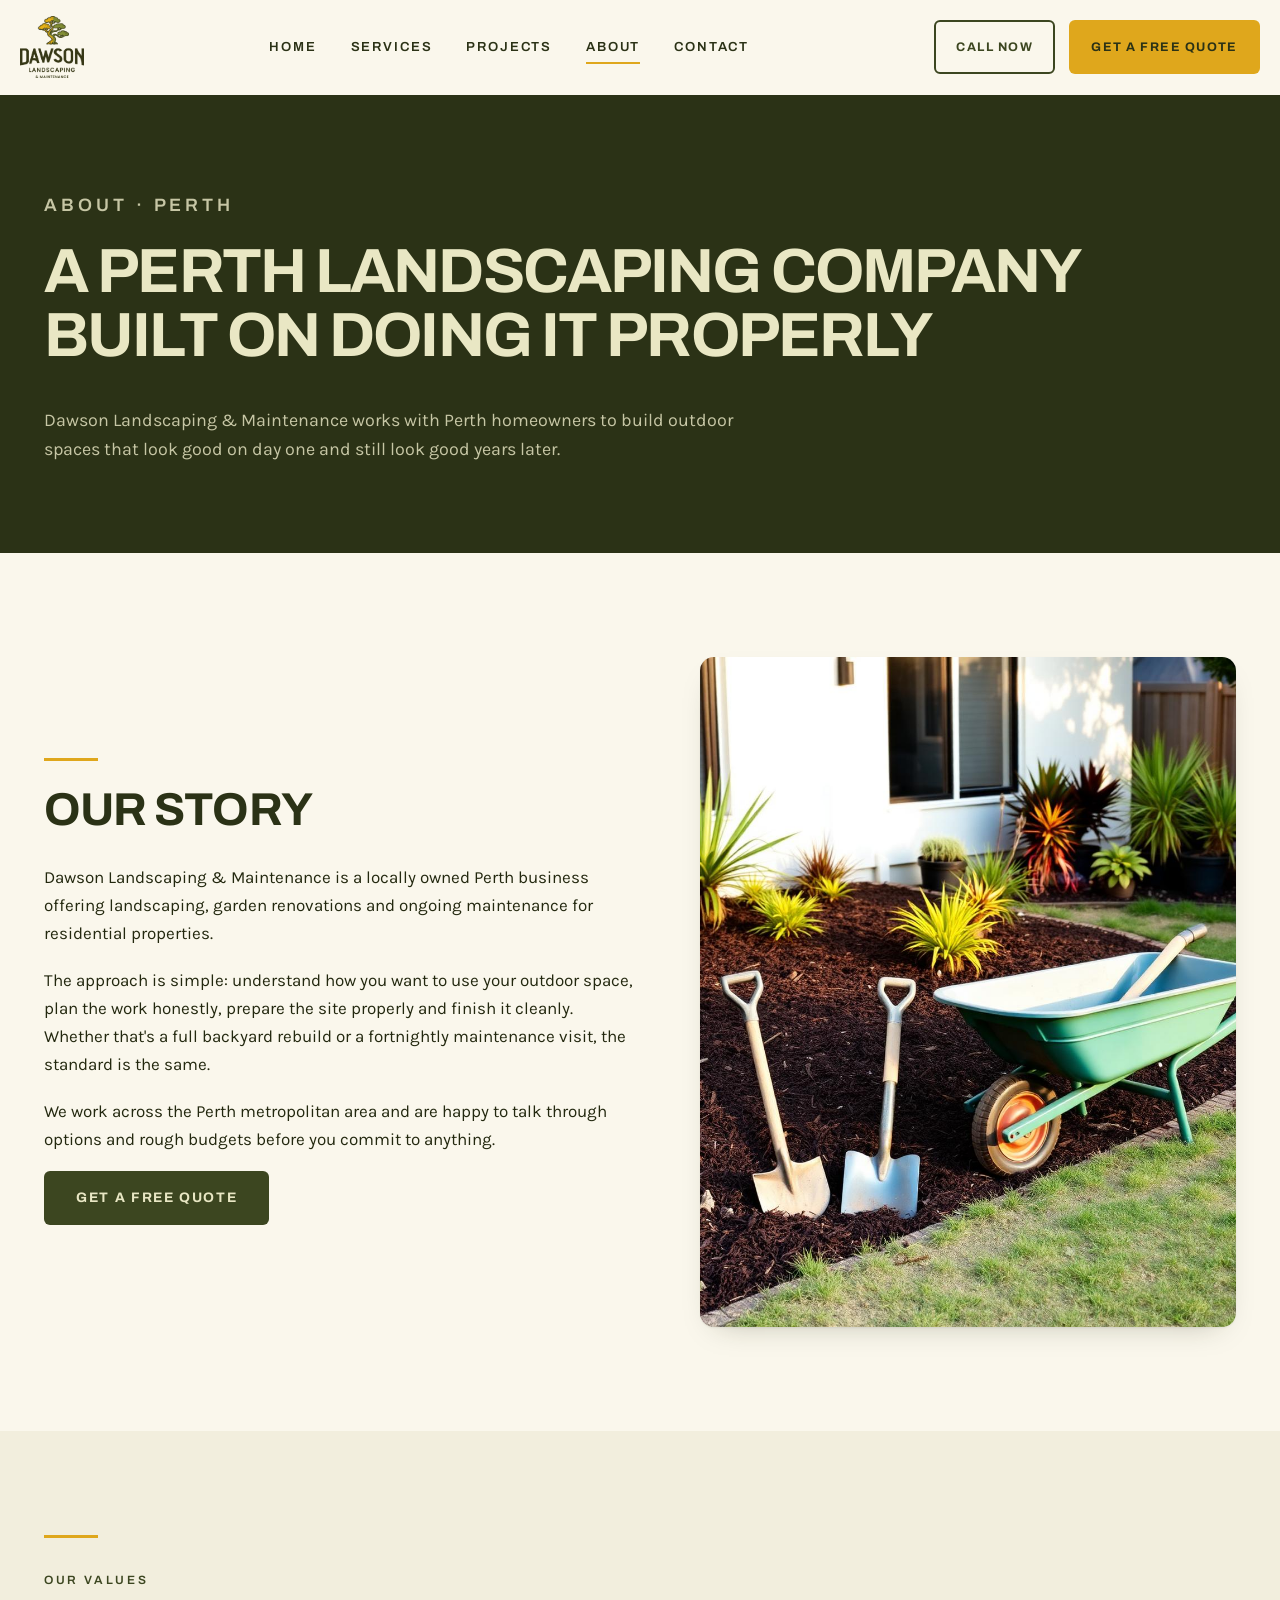
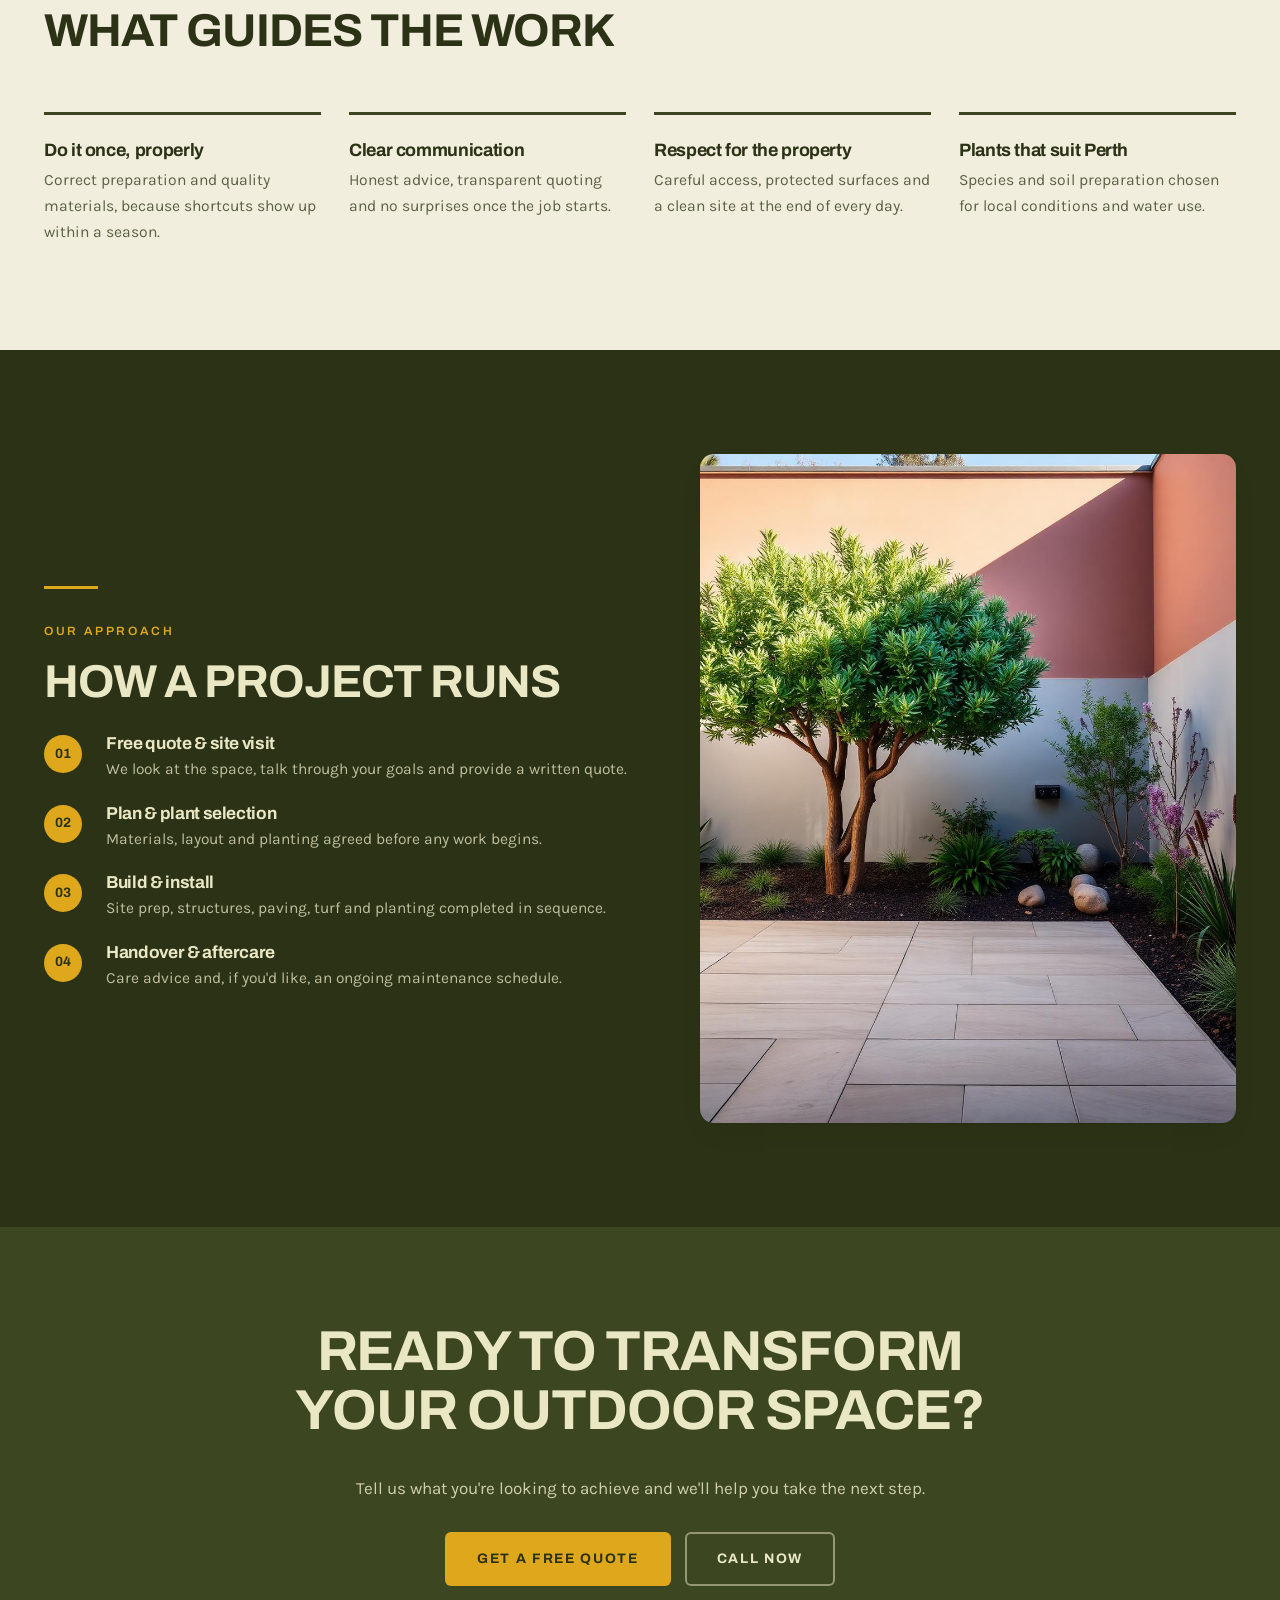
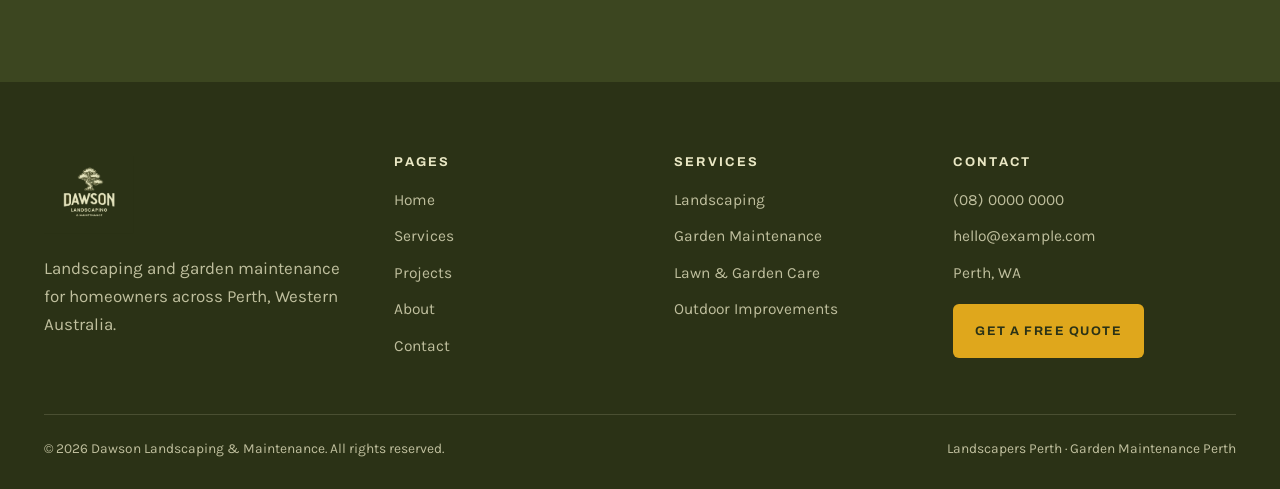
==== commit c81b8aa5: "Add files via upload" ====
--- a/about.html
+++ b/about.html
@@ -34,10 +34,10 @@
       <a href="projects.html">Projects</a>
       <a href="about.html" aria-current="page">About</a>
       <a href="contact.html">Contact</a>
-      <a class="btn btn--primary btn--sm" href="contact.html" data-track="quote-click" data-track-label="mobile-nav">Get a Free Quote</a>
+      <!-- <a class="btn btn--primary btn--sm" href="contact.html" data-track="quote-click" data-track-label="mobile-nav">Get a Free Quote</a> -->
     </nav>
     <div class="header-actions">
-      <a class="header-phone" href="tel:+61000000000" data-track="phone-click" data-track-label="header">(08) 0000 0000</a>
+      <a class="header-phone btn--outline btn btn--sm btn--call-now" href="tel:+61000000000" data-track="phone-click" data-track-label="header">Call Now</a>
       <a class="btn btn--primary btn--sm btn--nav-quote" href="contact.html" data-track="quote-click" data-track-label="header">Get a Free Quote</a>
       <button class="nav-toggle" type="button" aria-expanded="false" aria-label="Toggle navigation menu"><span></span></button>
     </div>
